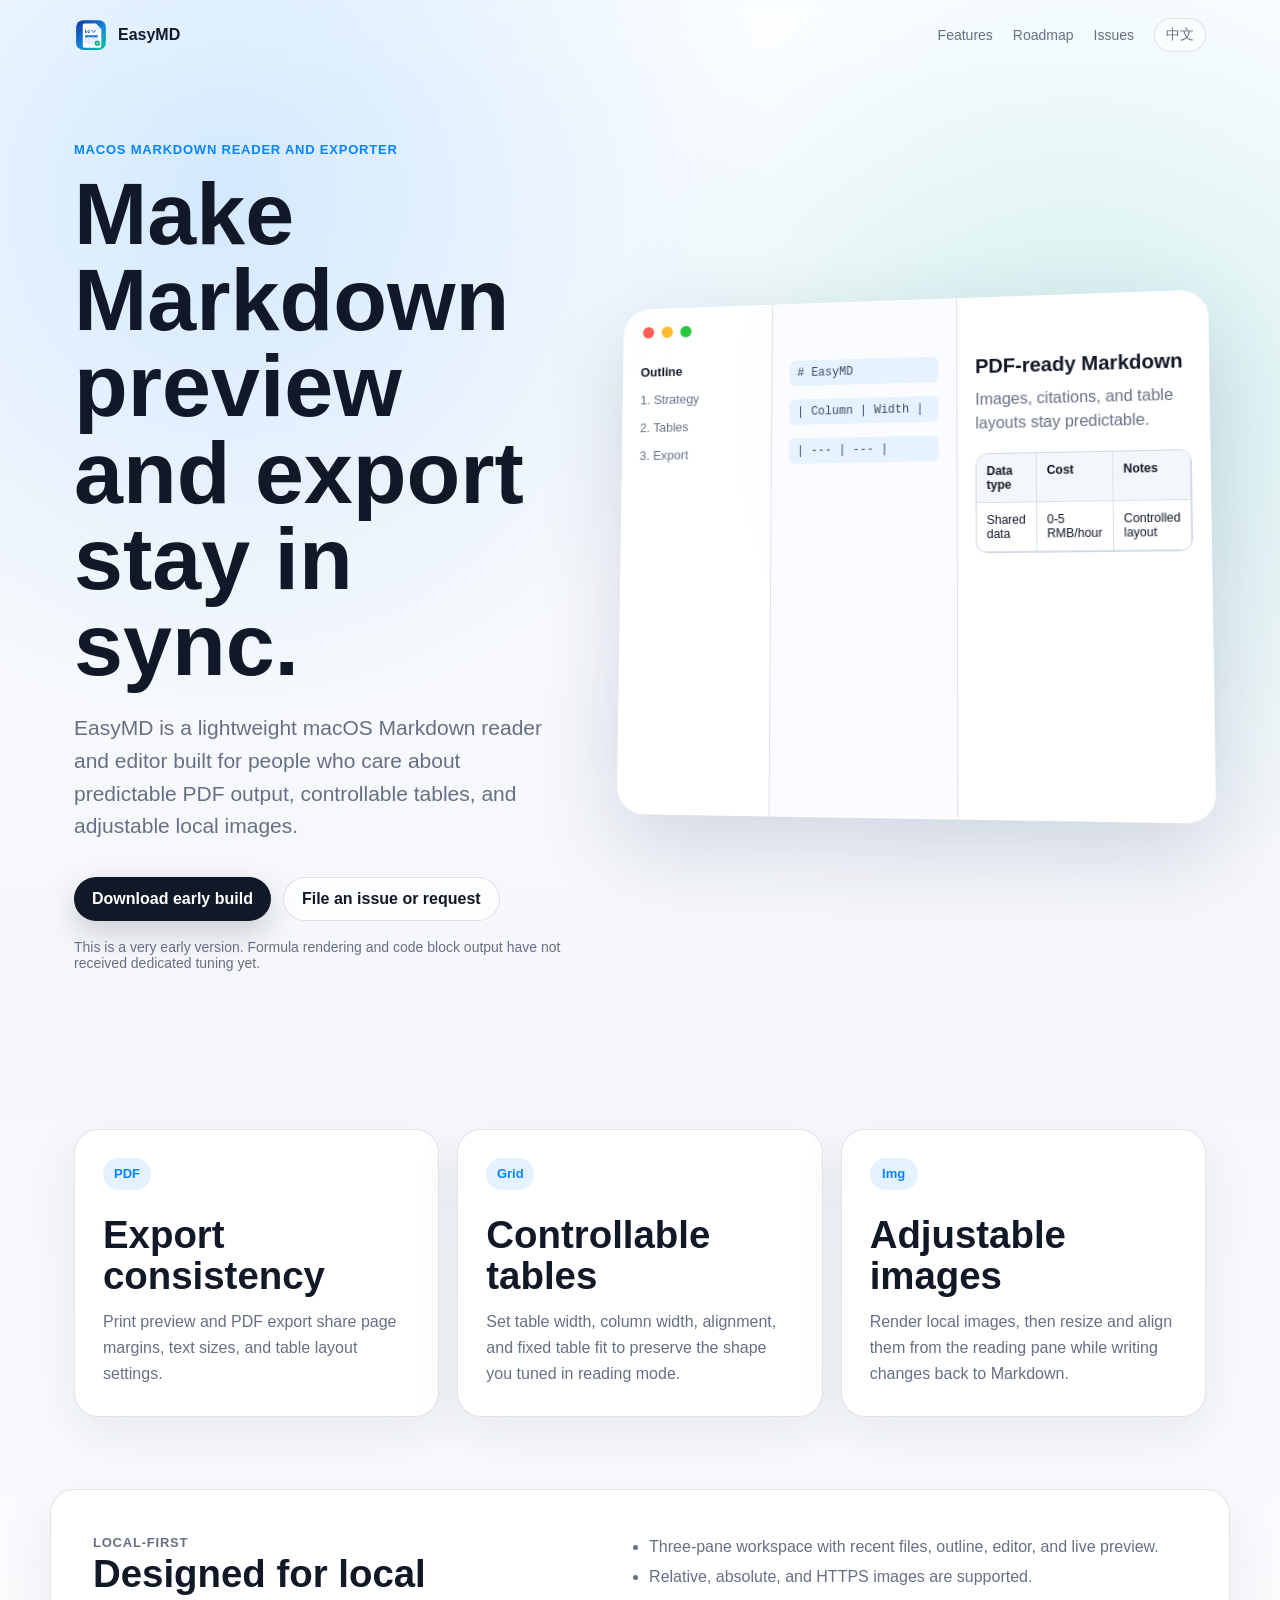
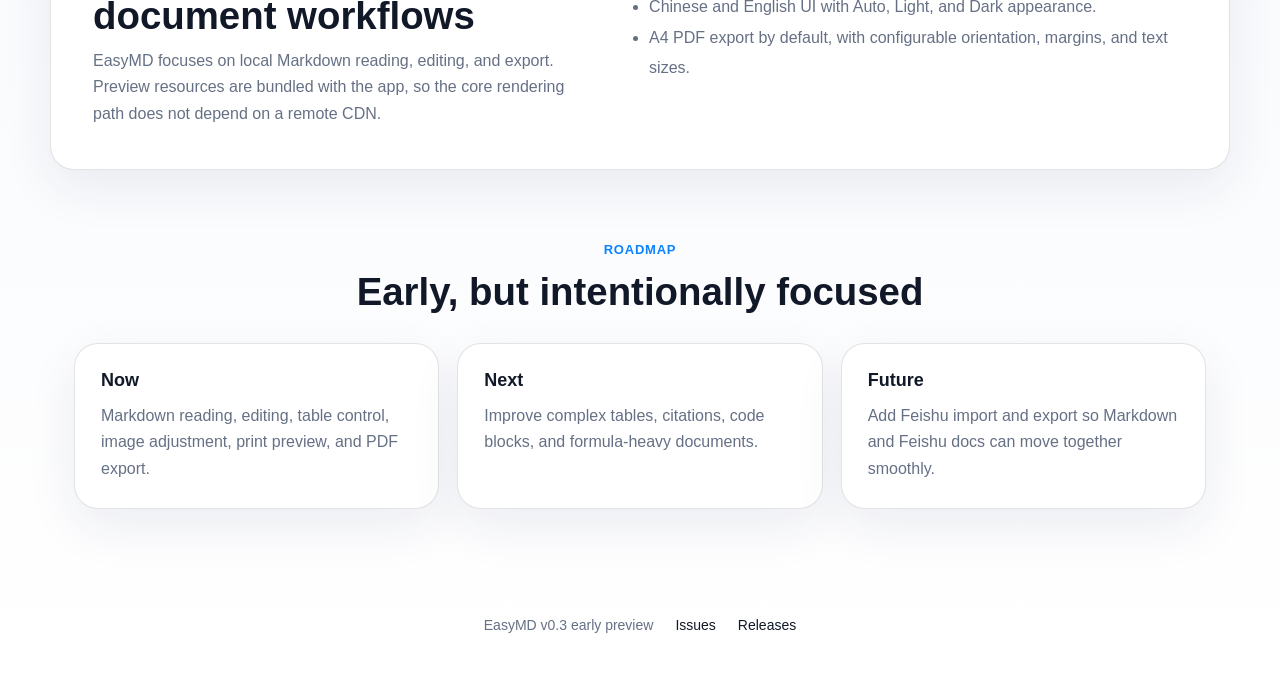
==== en/index.html @ e287adc9 "Launch EasyMD public site" ====
<!doctype html>
<html lang="en">
  <head>
    <meta charset="utf-8">
    <meta name="viewport" content="width=device-width, initial-scale=1">
    <title>EasyMD - Markdown reading, editing, and consistent PDF export</title>
    <meta name="description" content="EasyMD is an early macOS Markdown reader and editor focused on consistent PDF export, controllable tables, and adjustable images.">
    <meta name="keywords" content="Markdown, macOS, PDF export, Markdown editor, table layout, image resize, EasyMD">
    <meta name="robots" content="index,follow">
    <link rel="canonical" href="https://ruikunl.github.io/EasyMD-site/en/">
    <link rel="alternate" hreflang="zh-Hans" href="https://ruikunl.github.io/EasyMD-site/">
    <link rel="alternate" hreflang="en" href="https://ruikunl.github.io/EasyMD-site/en/">
    <link rel="alternate" hreflang="x-default" href="https://ruikunl.github.io/EasyMD-site/">
    <meta property="og:title" content="EasyMD - Markdown reading and consistent PDF export">
    <meta property="og:description" content="Local Markdown reading, editing, table control, image adjustment, and PDF export that stays closer to preview.">
    <meta property="og:type" content="website">
    <meta property="og:url" content="https://ruikunl.github.io/EasyMD-site/en/">
    <meta property="og:image" content="https://ruikunl.github.io/EasyMD-site/assets/easymd-og.svg">
    <meta name="twitter:card" content="summary_large_image">
    <link rel="icon" href="../assets/favicon.svg" type="image/svg+xml">
    <link rel="stylesheet" href="../assets/styles.css">
  </head>
  <body>
    <header class="site-header">
      <a class="brand" href="./" aria-label="EasyMD home">
        <img src="../assets/favicon.svg" alt="" width="34" height="34">
        <span>EasyMD</span>
      </a>
      <nav>
        <a href="#features">Features</a>
        <a href="#roadmap">Roadmap</a>
        <a href="https://github.com/ruikunl/EasyMD-site/issues">Issues</a>
        <a class="language" href="../">中文</a>
      </nav>
    </header>

    <main>
      <section class="hero">
        <div class="hero-copy">
          <p class="eyebrow">macOS Markdown reader and exporter</p>
          <h1>Make Markdown preview and export stay in sync.</h1>
          <p class="lead">EasyMD is a lightweight macOS Markdown reader and editor built for people who care about predictable PDF output, controllable tables, and adjustable local images.</p>
          <div class="actions">
            <a class="button primary" href="https://github.com/ruikunl/EasyMD-site/releases/latest">Download early build</a>
            <a class="button secondary" href="https://github.com/ruikunl/EasyMD-site/issues/new/choose">File an issue or request</a>
          </div>
          <p class="note">This is a very early version. Formula rendering and code block output have not received dedicated tuning yet.</p>
        </div>
        <div class="product-visual" aria-label="EasyMD app preview">
          <div class="window">
            <div class="traffic"><span></span><span></span><span></span></div>
            <div class="sidebar">
              <strong>Outline</strong>
              <span>1. Strategy</span>
              <span>2. Tables</span>
              <span>3. Export</span>
            </div>
            <div class="editor"><span># EasyMD</span><span>| Column | Width |</span><span>| --- | --- |</span></div>
            <div class="preview">
              <h3>PDF-ready Markdown</h3>
              <p>Images, citations, and table layouts stay predictable.</p>
              <div class="mock-table">
                <span>Data type</span><span>Cost</span><span>Notes</span>
                <span>Shared data</span><span>0-5 RMB/hour</span><span>Controlled layout</span>
              </div>
            </div>
          </div>
        </div>
      </section>

      <section id="features" class="features">
        <article>
          <span class="icon">PDF</span>
          <h2>Export consistency</h2>
          <p>Print preview and PDF export share page margins, text sizes, and table layout settings.</p>
        </article>
        <article>
          <span class="icon">Grid</span>
          <h2>Controllable tables</h2>
          <p>Set table width, column width, alignment, and fixed table fit to preserve the shape you tuned in reading mode.</p>
        </article>
        <article>
          <span class="icon">Img</span>
          <h2>Adjustable images</h2>
          <p>Render local images, then resize and align them from the reading pane while writing changes back to Markdown.</p>
        </article>
      </section>

      <section class="details">
        <div>
          <p class="eyebrow">Local-first</p>
          <h2>Designed for local document workflows</h2>
          <p>EasyMD focuses on local Markdown reading, editing, and export. Preview resources are bundled with the app, so the core rendering path does not depend on a remote CDN.</p>
        </div>
        <ul>
          <li>Three-pane workspace with recent files, outline, editor, and live preview.</li>
          <li>Relative, absolute, and HTTPS images are supported.</li>
          <li>Chinese and English UI with Auto, Light, and Dark appearance.</li>
          <li>A4 PDF export by default, with configurable orientation, margins, and text sizes.</li>
        </ul>
      </section>

      <section id="roadmap" class="roadmap">
        <p class="eyebrow">Roadmap</p>
        <h2>Early, but intentionally focused</h2>
        <div class="timeline">
          <article>
            <strong>Now</strong>
            <p>Markdown reading, editing, table control, image adjustment, print preview, and PDF export.</p>
          </article>
          <article>
            <strong>Next</strong>
            <p>Improve complex tables, citations, code blocks, and formula-heavy documents.</p>
          </article>
          <article>
            <strong>Future</strong>
            <p>Add Feishu import and export so Markdown and Feishu docs can move together smoothly.</p>
          </article>
        </div>
      </section>
    </main>

    <footer>
      <span>EasyMD v0.3 early preview</span>
      <a href="https://github.com/ruikunl/EasyMD-site/issues">Issues</a>
      <a href="https://github.com/ruikunl/EasyMD-site/releases/latest">Releases</a>
    </footer>
  </body>
</html>
---- assets/styles.css ----
:root {
  color-scheme: light;
  --bg: #f5f7fb;
  --panel: rgba(255, 255, 255, 0.78);
  --panel-strong: #ffffff;
  --text: #111827;
  --muted: #667085;
  --line: rgba(17, 24, 39, 0.12);
  --accent: #0a84ff;
  --teal: #11b79f;
  --shadow: 0 30px 90px rgba(23, 37, 84, 0.16);
  font-family: -apple-system, BlinkMacSystemFont, "SF Pro Text", "Helvetica Neue", Arial, sans-serif;
}

* {
  box-sizing: border-box;
}

html {
  scroll-behavior: smooth;
}

body {
  margin: 0;
  background:
    radial-gradient(circle at 18% 8%, rgba(10, 132, 255, 0.16), transparent 34rem),
    radial-gradient(circle at 84% 18%, rgba(17, 183, 159, 0.16), transparent 30rem),
    linear-gradient(180deg, #fbfdff 0%, var(--bg) 44%, #ffffff 100%);
  color: var(--text);
}

a {
  color: inherit;
  text-decoration: none;
}

.site-header {
  position: sticky;
  top: 0;
  z-index: 10;
  display: flex;
  align-items: center;
  justify-content: space-between;
  max-width: 1180px;
  margin: 0 auto;
  padding: 18px 24px;
  backdrop-filter: blur(22px);
}

.brand,
nav,
.actions,
footer {
  display: flex;
  align-items: center;
}

.brand {
  gap: 10px;
  font-weight: 700;
  letter-spacing: 0;
}

nav {
  gap: 20px;
  color: var(--muted);
  font-size: 14px;
}

nav a:hover {
  color: var(--text);
}

.language {
  padding: 7px 11px;
  border: 1px solid var(--line);
  border-radius: 999px;
  background: rgba(255, 255, 255, 0.62);
}

main {
  overflow: hidden;
}

.hero {
  display: grid;
  grid-template-columns: minmax(0, 0.9fr) minmax(420px, 1.1fr);
  gap: 46px;
  align-items: center;
  max-width: 1180px;
  min-height: calc(100vh - 76px);
  margin: 0 auto;
  padding: 72px 24px 86px;
}

.eyebrow {
  margin: 0 0 14px;
  color: var(--accent);
  font-size: 13px;
  font-weight: 700;
  letter-spacing: 0.06em;
  text-transform: uppercase;
}

h1 {
  max-width: 680px;
  margin: 0;
  font-size: clamp(48px, 7vw, 88px);
  line-height: 0.98;
  letter-spacing: 0;
}

h2 {
  margin: 0 0 12px;
  font-size: clamp(28px, 3vw, 42px);
  line-height: 1.08;
  letter-spacing: 0;
}

h3 {
  margin: 0 0 10px;
  font-size: 20px;
}

.lead {
  max-width: 620px;
  margin: 24px 0 0;
  color: var(--muted);
  font-size: 21px;
  line-height: 1.55;
}

.actions {
  gap: 12px;
  flex-wrap: wrap;
  margin-top: 34px;
}

.button {
  display: inline-flex;
  align-items: center;
  justify-content: center;
  min-height: 44px;
  padding: 0 18px;
  border-radius: 999px;
  font-weight: 650;
}

.primary {
  background: #111827;
  color: #ffffff;
  box-shadow: 0 12px 30px rgba(17, 24, 39, 0.18);
}

.secondary {
  border: 1px solid var(--line);
  background: rgba(255, 255, 255, 0.68);
  color: var(--text);
}

.note {
  margin: 18px 0 0;
  color: var(--muted);
  font-size: 14px;
}

.product-visual {
  perspective: 1400px;
}

.window {
  position: relative;
  display: grid;
  grid-template-columns: 158px 190px 1fr;
  min-height: 520px;
  overflow: hidden;
  border: 1px solid rgba(255, 255, 255, 0.72);
  border-radius: 28px;
  background: var(--panel);
  box-shadow: var(--shadow);
  transform: rotateX(4deg) rotateY(-8deg);
  backdrop-filter: blur(22px);
}

.traffic {
  position: absolute;
  top: 18px;
  left: 20px;
  display: flex;
  gap: 8px;
}

.traffic span {
  width: 12px;
  height: 12px;
  border-radius: 999px;
  background: #ff5f57;
}

.traffic span:nth-child(2) {
  background: #febc2e;
}

.traffic span:nth-child(3) {
  background: #28c840;
}

.sidebar,
.editor,
.preview {
  padding: 58px 18px 24px;
}

.sidebar {
  display: flex;
  flex-direction: column;
  gap: 14px;
  border-right: 1px solid var(--line);
  color: var(--muted);
  background: rgba(255, 255, 255, 0.52);
  font-size: 13px;
}

.sidebar strong {
  color: var(--text);
}

.editor {
  display: flex;
  flex-direction: column;
  gap: 14px;
  border-right: 1px solid var(--line);
  background: rgba(250, 252, 255, 0.78);
  color: #3b4a63;
  font-family: "SF Mono", ui-monospace, Menlo, monospace;
  font-size: 12px;
}

.editor span {
  display: block;
  min-height: 16px;
  border-radius: 6px;
  background: rgba(10, 132, 255, 0.08);
  padding: 6px 8px;
}

.preview {
  background: #ffffff;
}

.preview p {
  margin: 0 0 18px;
  color: var(--muted);
  line-height: 1.5;
}

.mock-table {
  display: grid;
  grid-template-columns: 1fr 1fr 1.1fr;
  overflow: hidden;
  border: 1px solid #cfd8e7;
  border-radius: 12px;
  font-size: 12px;
}

.mock-table span {
  min-height: 42px;
  padding: 10px;
  border-right: 1px solid #d8e0ed;
  border-bottom: 1px solid #d8e0ed;
}

.mock-table span:nth-child(-n + 3) {
  background: #f3f6fb;
  font-weight: 700;
}

.features,
.details,
.roadmap {
  max-width: 1180px;
  margin: 0 auto;
  padding: 72px 24px;
}

.features {
  display: grid;
  grid-template-columns: repeat(3, 1fr);
  gap: 18px;
}

.features article,
.details,
.timeline article {
  border: 1px solid var(--line);
  border-radius: 24px;
  background: var(--panel-strong);
  box-shadow: 0 18px 50px rgba(23, 37, 84, 0.08);
}

.features article {
  padding: 28px;
}

.icon {
  display: inline-flex;
  align-items: center;
  justify-content: center;
  min-width: 48px;
  height: 32px;
  margin-bottom: 24px;
  border-radius: 999px;
  background: rgba(10, 132, 255, 0.11);
  color: var(--accent);
  font-size: 13px;
  font-weight: 750;
}

.features p,
.details p,
.timeline p {
  margin: 0;
  color: var(--muted);
  line-height: 1.65;
}

.details {
  display: grid;
  grid-template-columns: 0.9fr 1fr;
  gap: 34px;
  align-items: start;
  padding: 42px;
}

.details ul {
  margin: 0;
  padding-left: 20px;
  color: var(--muted);
  line-height: 1.9;
}

.roadmap {
  text-align: center;
}

.timeline {
  display: grid;
  grid-template-columns: repeat(3, 1fr);
  gap: 18px;
  margin-top: 30px;
  text-align: left;
}

.timeline article {
  padding: 26px;
}

.timeline strong {
  display: block;
  margin-bottom: 12px;
  font-size: 18px;
}

footer {
  justify-content: center;
  gap: 22px;
  padding: 36px 24px 54px;
  color: var(--muted);
  font-size: 14px;
}

footer a {
  color: var(--text);
}

@media (max-width: 900px) {
  .site-header {
    align-items: flex-start;
    gap: 14px;
  }

  nav {
    flex-wrap: wrap;
    justify-content: flex-end;
    gap: 12px;
  }

  .hero {
    grid-template-columns: 1fr;
    min-height: auto;
    padding-top: 48px;
  }

  .window {
    grid-template-columns: 1fr;
    min-height: 0;
    transform: none;
  }

  .sidebar,
  .editor {
    display: none;
  }

  .features,
  .timeline,
  .details {
    grid-template-columns: 1fr;
  }
}

@media (max-width: 620px) {
  .site-header {
    position: static;
    padding: 18px;
  }

  nav {
    display: none;
  }

  .hero,
  .features,
  .details,
  .roadmap {
    padding-left: 18px;
    padding-right: 18px;
  }

  h1 {
    font-size: 44px;
  }

  .lead {
    font-size: 18px;
  }
}
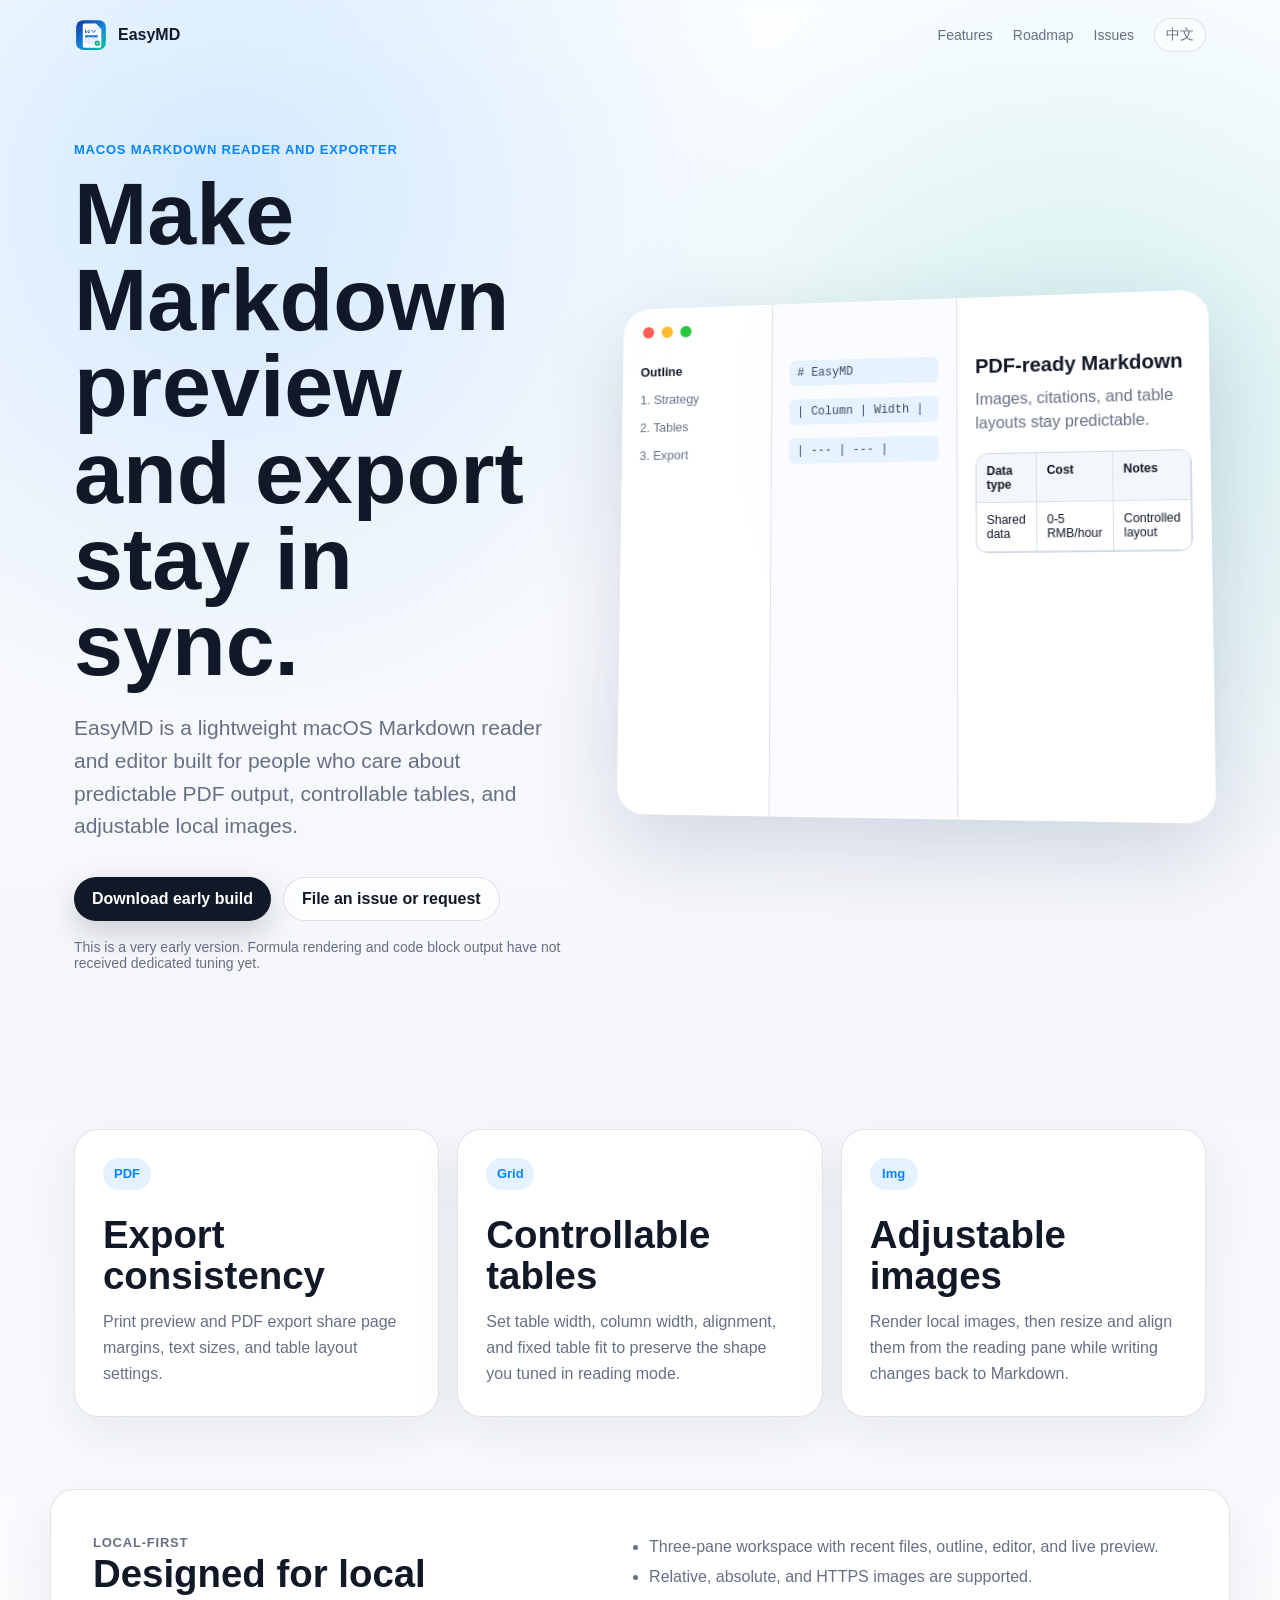
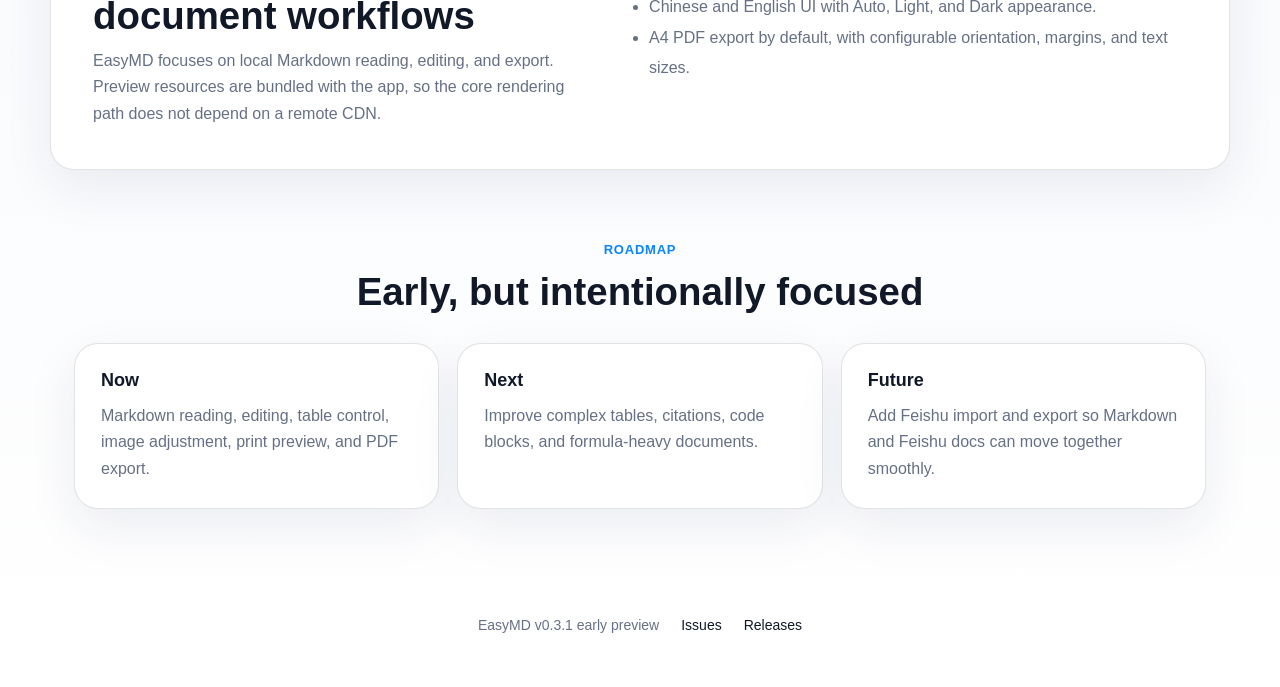
==== commit b9a9938f: "Update site for EasyMD v0.3.1" ====
--- a/en/index.html
+++ b/en/index.html
@@ -121,7 +121,7 @@
     </main>
 
     <footer>
-      <span>EasyMD v0.3 early preview</span>
+      <span>EasyMD v0.3.1 early preview</span>
       <a href="https://github.com/ruikunl/EasyMD-site/issues">Issues</a>
       <a href="https://github.com/ruikunl/EasyMD-site/releases/latest">Releases</a>
     </footer>
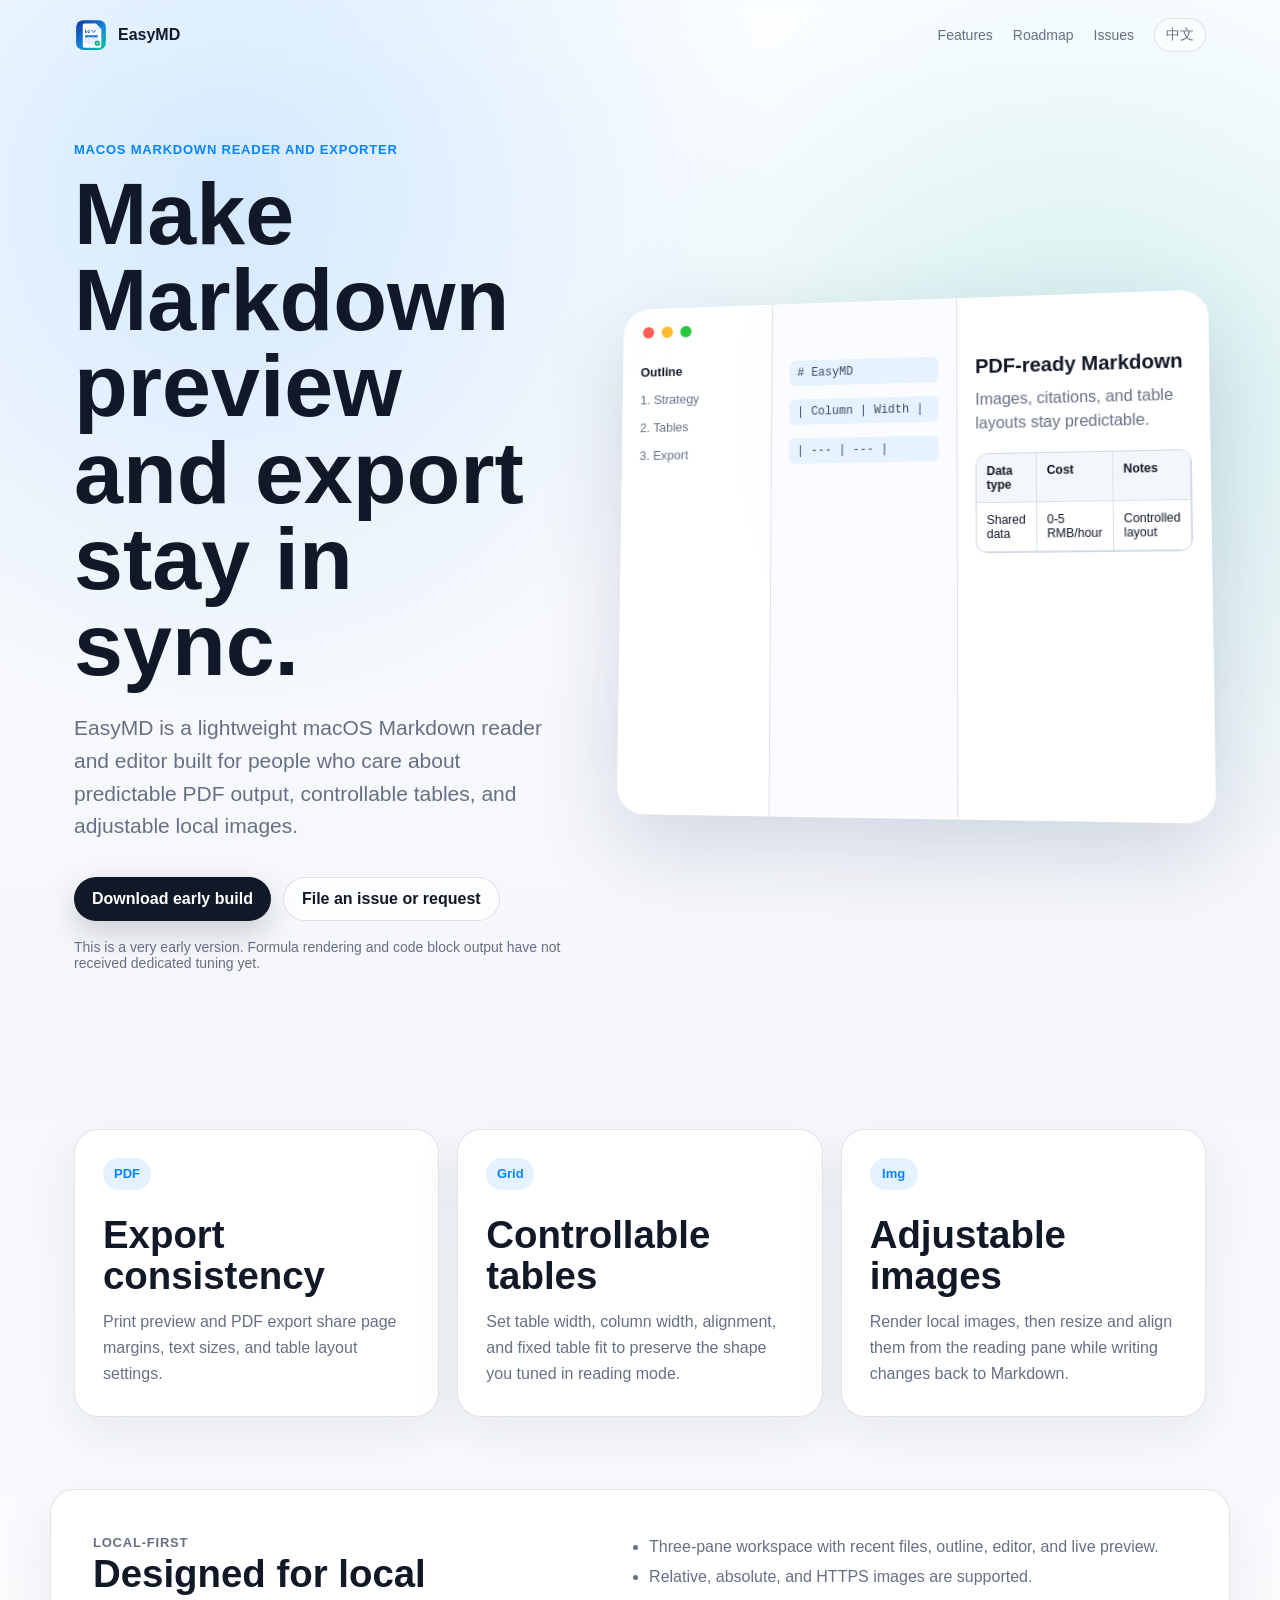
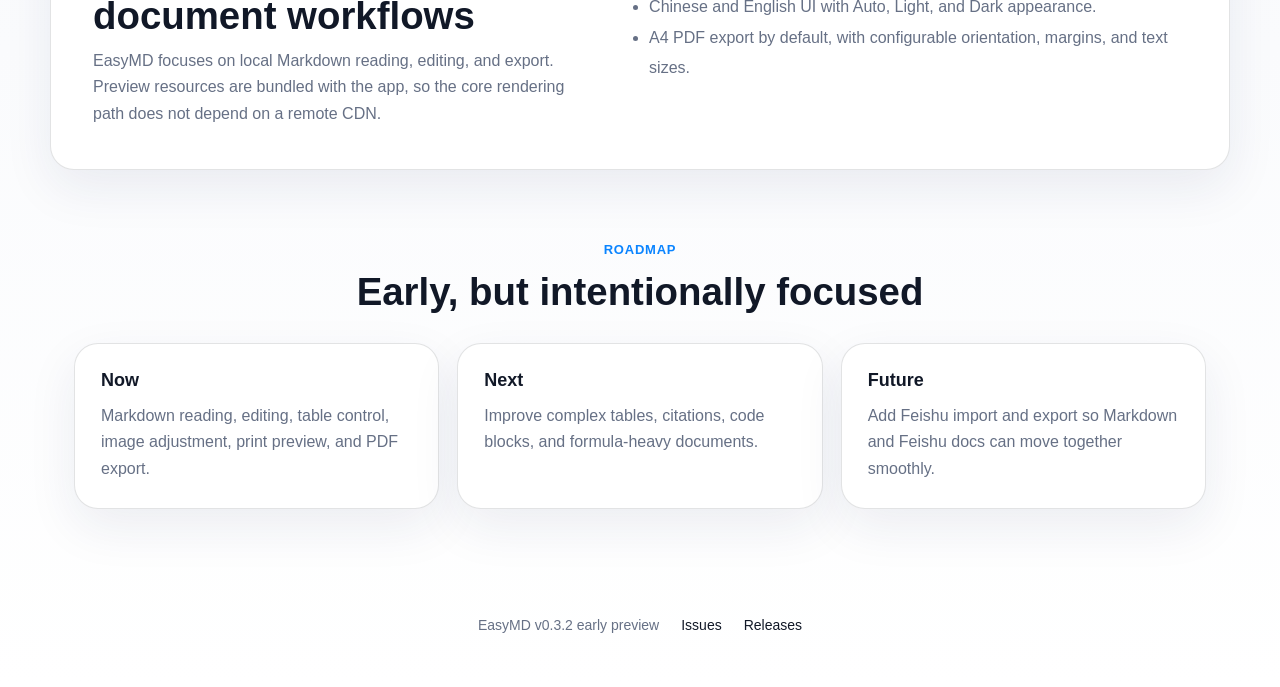
==== commit e3d141f4: "Update site for EasyMD v0.3.2" ====
--- a/en/index.html
+++ b/en/index.html
@@ -121,7 +121,7 @@
     </main>
 
     <footer>
-      <span>EasyMD v0.3.1 early preview</span>
+      <span>EasyMD v0.3.2 early preview</span>
       <a href="https://github.com/ruikunl/EasyMD-site/issues">Issues</a>
       <a href="https://github.com/ruikunl/EasyMD-site/releases/latest">Releases</a>
     </footer>
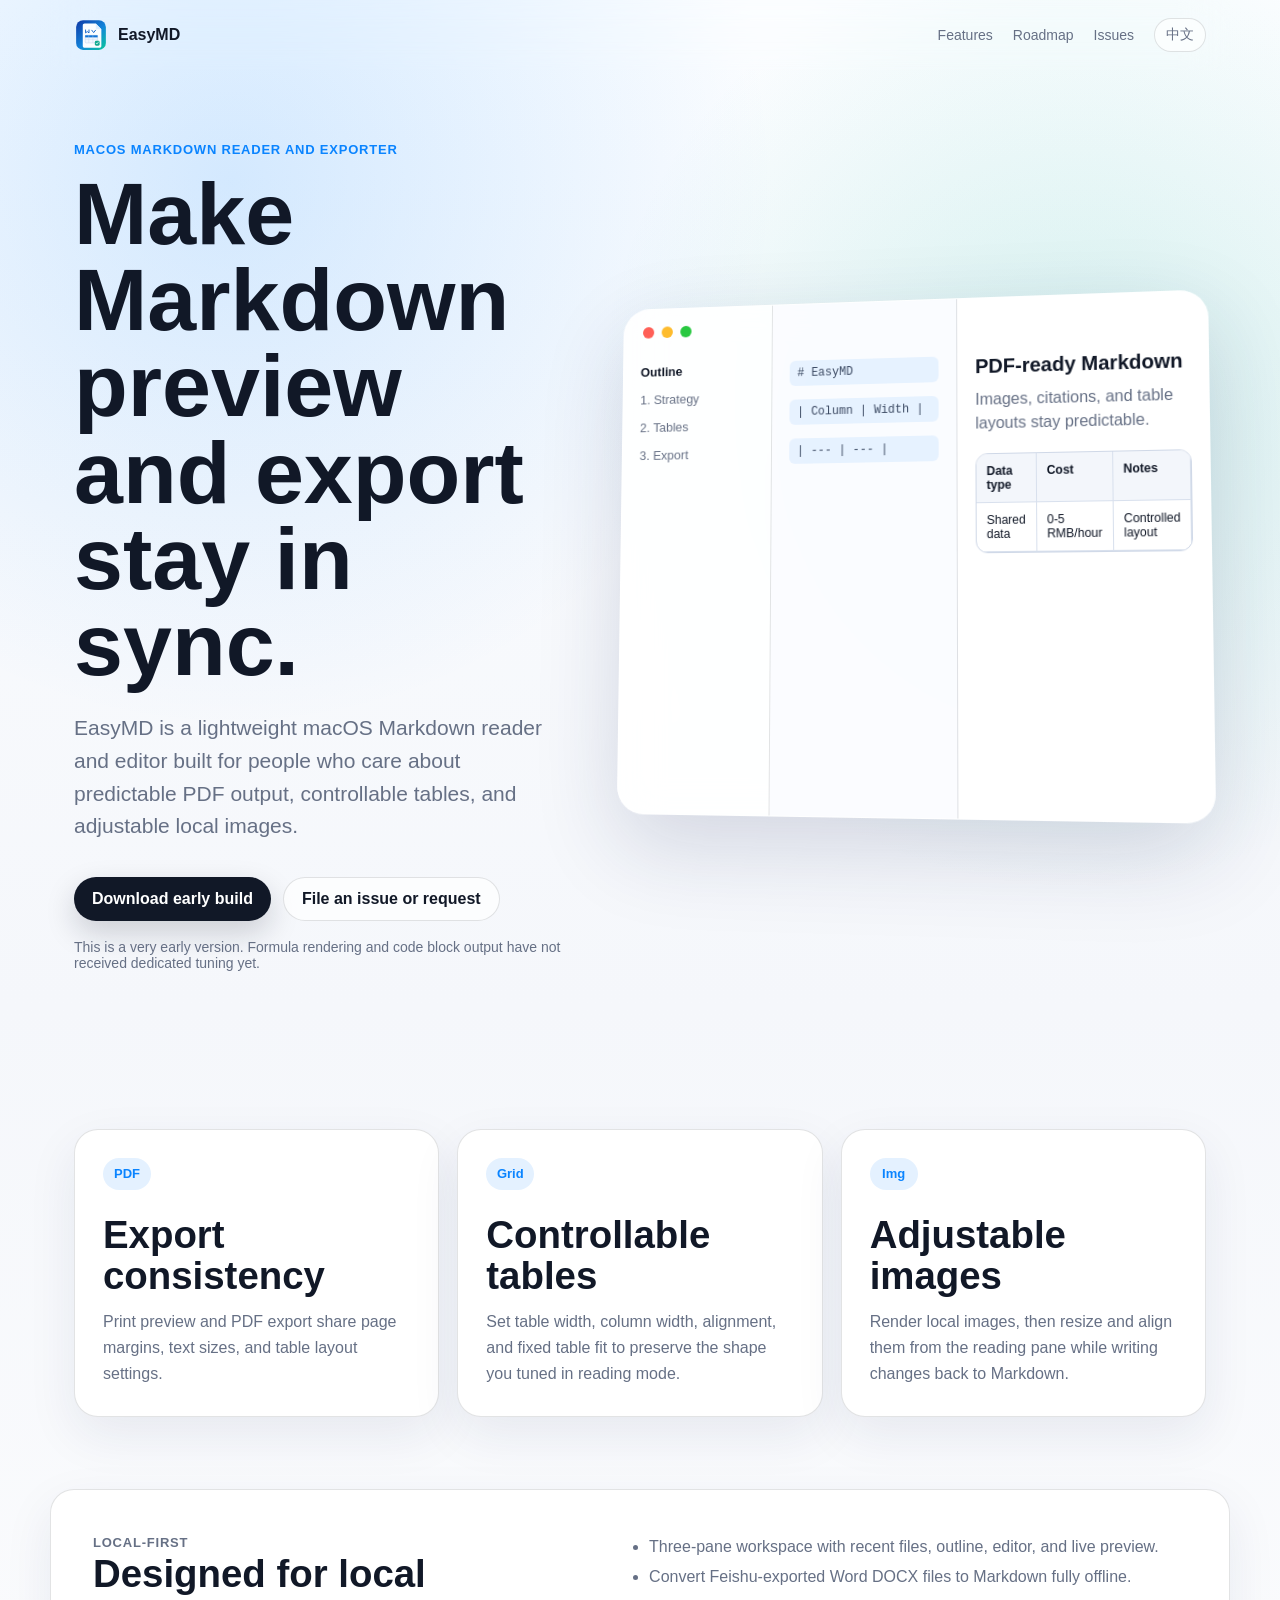
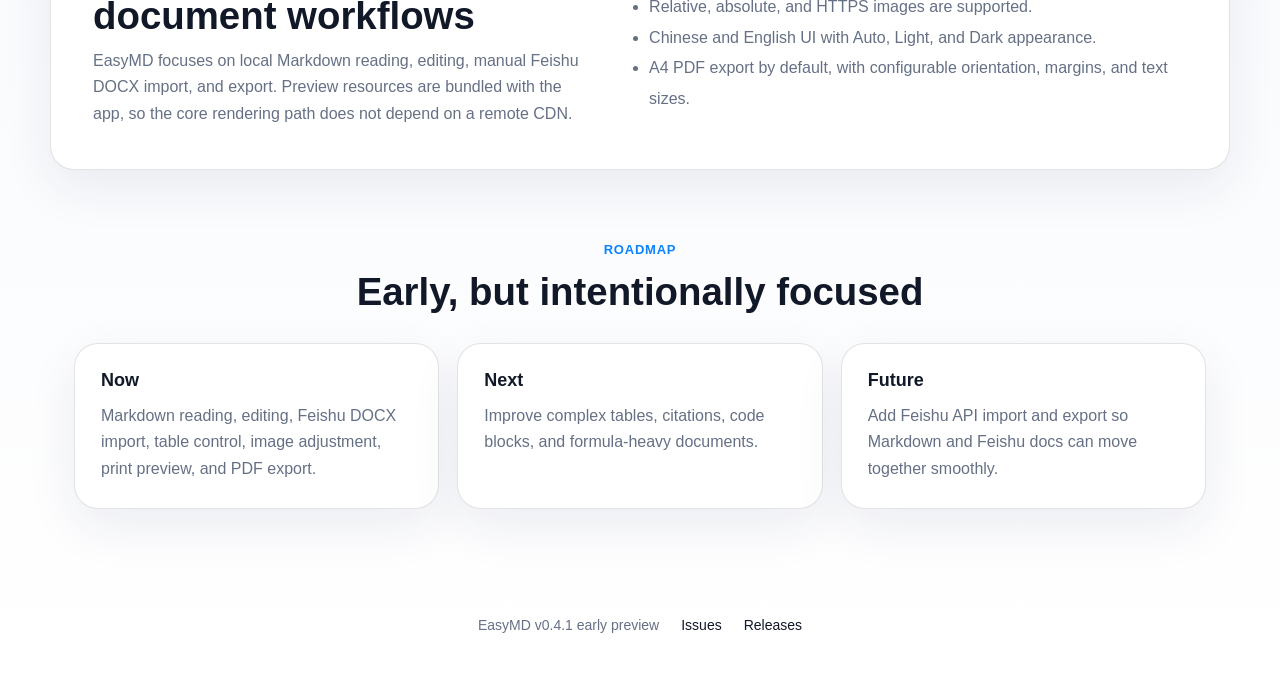
==== commit 03c9b6d4: "Update site for EasyMD v0.4.1" ====
--- a/en/index.html
+++ b/en/index.html
@@ -90,10 +90,11 @@
         <div>
           <p class="eyebrow">Local-first</p>
           <h2>Designed for local document workflows</h2>
-          <p>EasyMD focuses on local Markdown reading, editing, and export. Preview resources are bundled with the app, so the core rendering path does not depend on a remote CDN.</p>
+          <p>EasyMD focuses on local Markdown reading, editing, manual Feishu DOCX import, and export. Preview resources are bundled with the app, so the core rendering path does not depend on a remote CDN.</p>
         </div>
         <ul>
           <li>Three-pane workspace with recent files, outline, editor, and live preview.</li>
+          <li>Convert Feishu-exported Word DOCX files to Markdown fully offline.</li>
           <li>Relative, absolute, and HTTPS images are supported.</li>
           <li>Chinese and English UI with Auto, Light, and Dark appearance.</li>
           <li>A4 PDF export by default, with configurable orientation, margins, and text sizes.</li>
@@ -106,7 +107,7 @@
         <div class="timeline">
           <article>
             <strong>Now</strong>
-            <p>Markdown reading, editing, table control, image adjustment, print preview, and PDF export.</p>
+            <p>Markdown reading, editing, Feishu DOCX import, table control, image adjustment, print preview, and PDF export.</p>
           </article>
           <article>
             <strong>Next</strong>
@@ -114,14 +115,14 @@
           </article>
           <article>
             <strong>Future</strong>
-            <p>Add Feishu import and export so Markdown and Feishu docs can move together smoothly.</p>
+            <p>Add Feishu API import and export so Markdown and Feishu docs can move together smoothly.</p>
           </article>
         </div>
       </section>
     </main>
 
     <footer>
-      <span>EasyMD v0.3.2 early preview</span>
+      <span>EasyMD v0.4.1 early preview</span>
       <a href="https://github.com/ruikunl/EasyMD-site/issues">Issues</a>
       <a href="https://github.com/ruikunl/EasyMD-site/releases/latest">Releases</a>
     </footer>
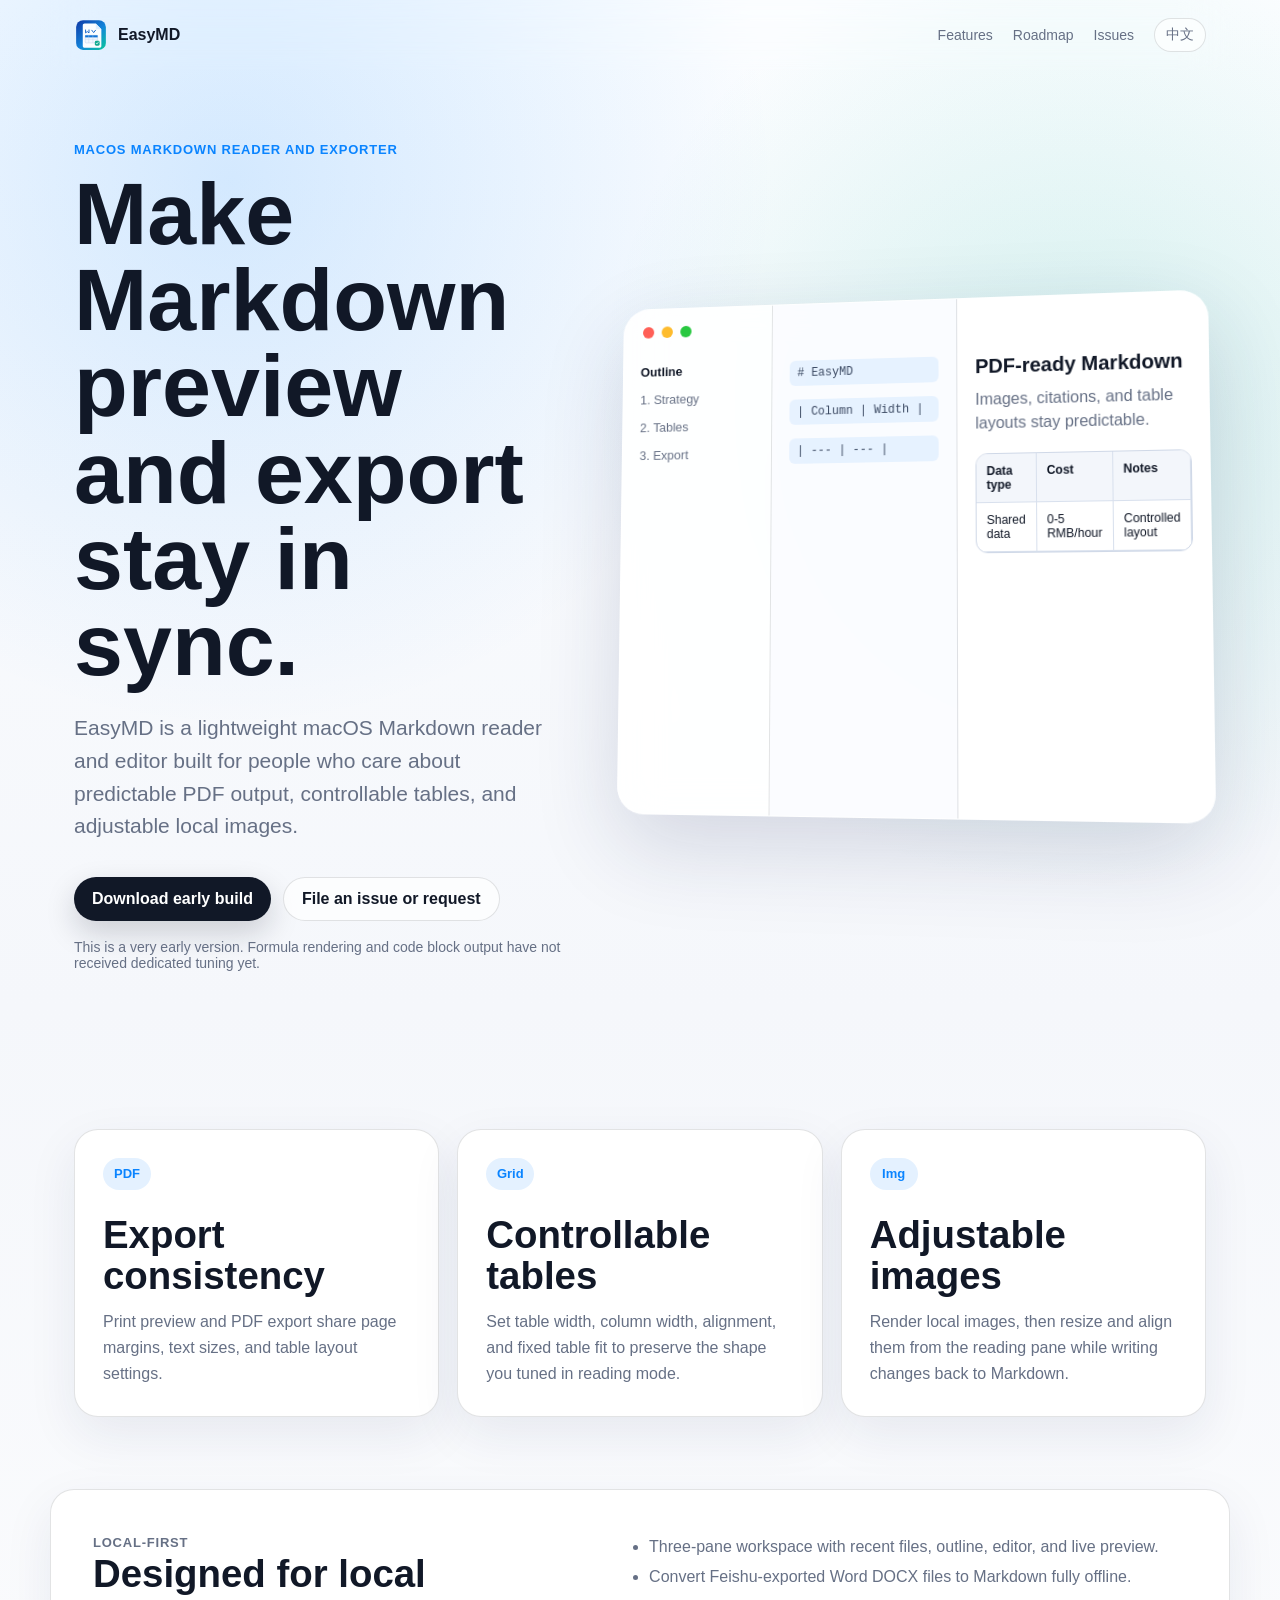
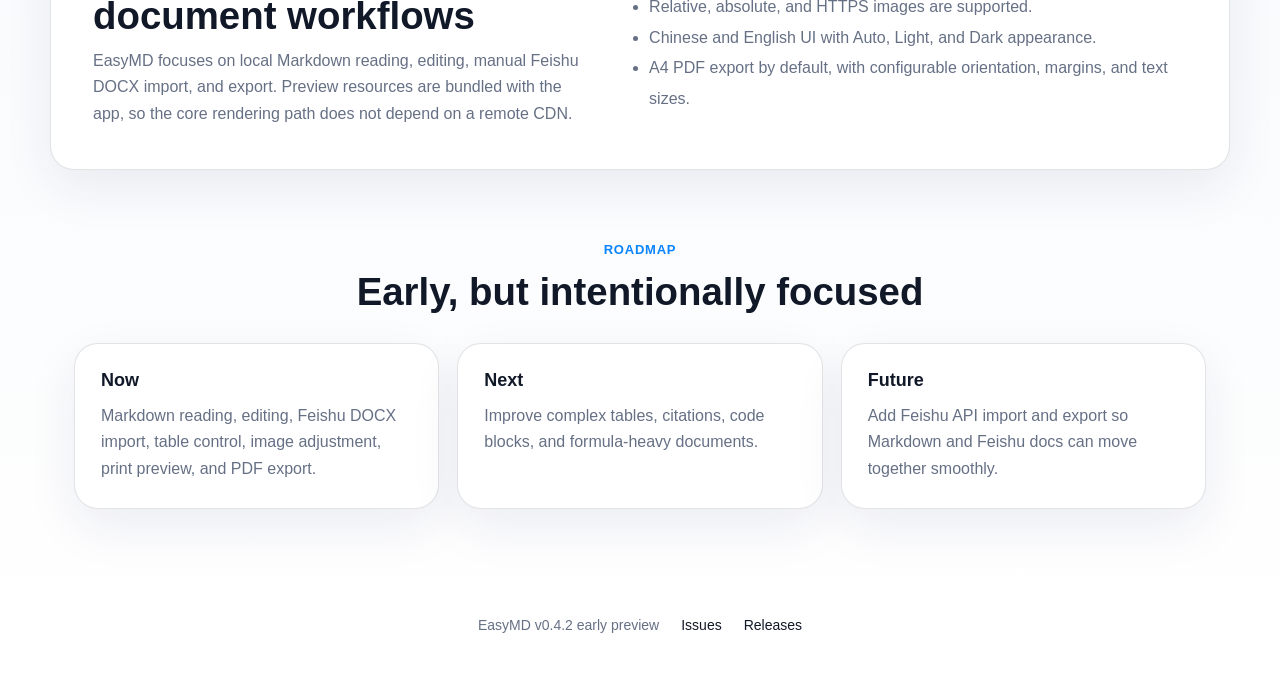
==== commit 2dae0d01: "Update site for EasyMD v0.4.2" ====
--- a/en/index.html
+++ b/en/index.html
@@ -122,7 +122,7 @@
     </main>
 
     <footer>
-      <span>EasyMD v0.4.1 early preview</span>
+      <span>EasyMD v0.4.2 early preview</span>
       <a href="https://github.com/ruikunl/EasyMD-site/issues">Issues</a>
       <a href="https://github.com/ruikunl/EasyMD-site/releases/latest">Releases</a>
     </footer>
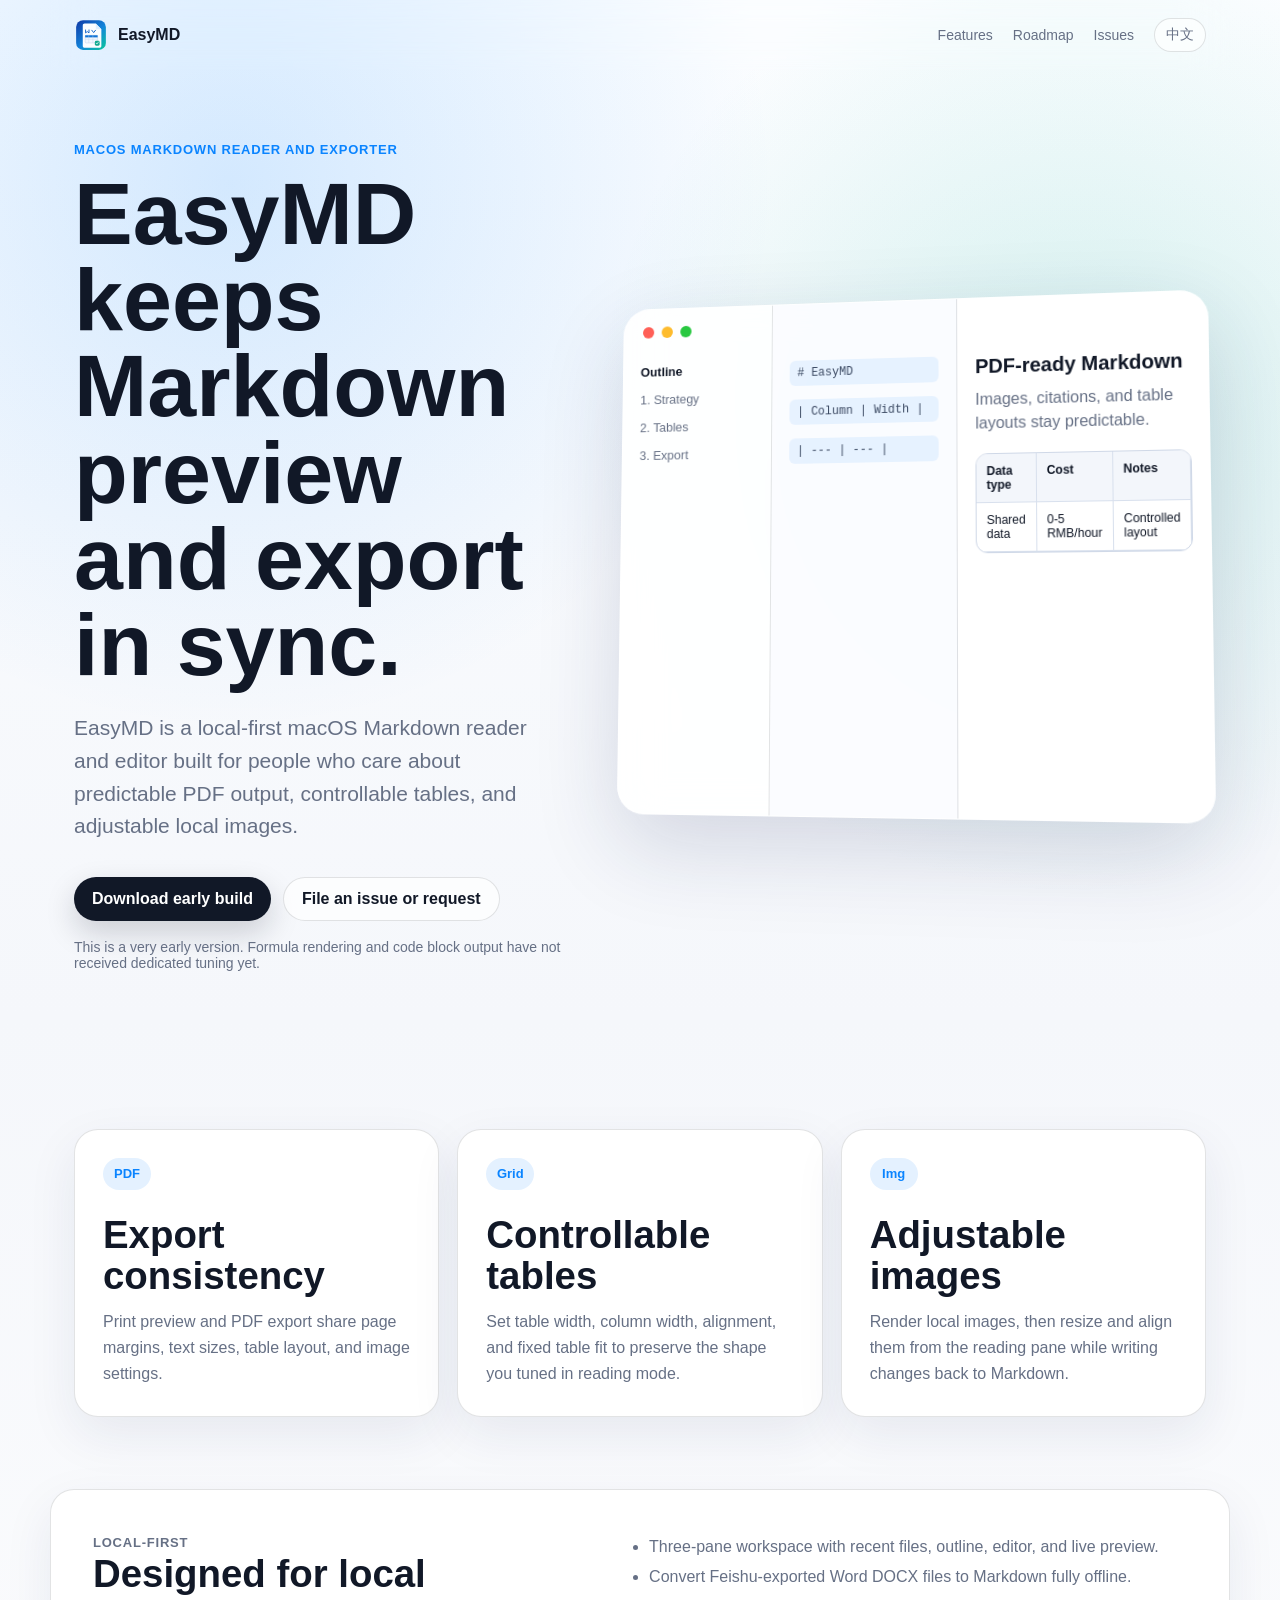
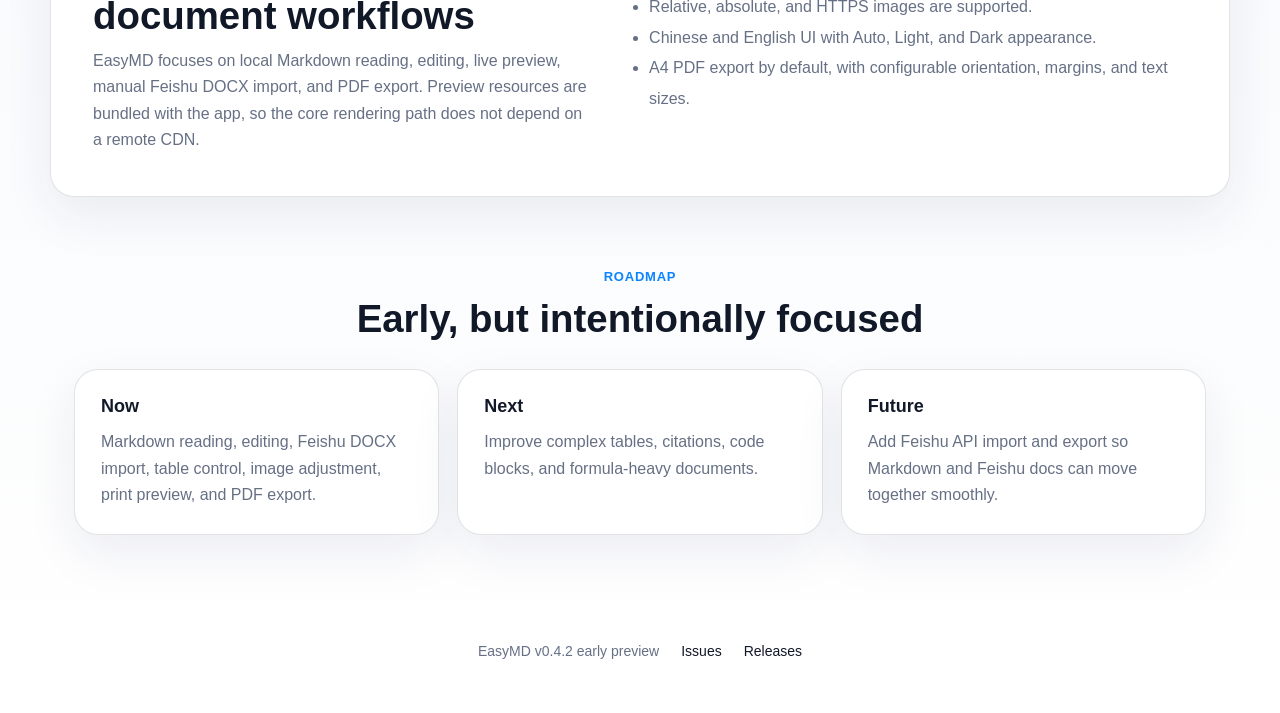
==== commit fb205add: "Improve public site SEO metadata" ====
--- a/en/index.html
+++ b/en/index.html
@@ -3,22 +3,74 @@
   <head>
     <meta charset="utf-8">
     <meta name="viewport" content="width=device-width, initial-scale=1">
-    <title>EasyMD - Markdown reading, editing, and consistent PDF export</title>
-    <meta name="description" content="EasyMD is an early macOS Markdown reader and editor focused on consistent PDF export, controllable tables, and adjustable images.">
-    <meta name="keywords" content="Markdown, macOS, PDF export, Markdown editor, table layout, image resize, EasyMD">
+    <title>EasyMD - macOS Markdown editor with consistent PDF export</title>
+    <meta name="description" content="EasyMD is a local-first macOS Markdown reader and editor with live preview, table and image layout control, Feishu DOCX import, and consistent PDF export.">
+    <meta name="keywords" content="EasyMD, Markdown editor, macOS Markdown, PDF export, Markdown reader, table layout, image resize, Feishu DOCX">
     <meta name="robots" content="index,follow">
     <link rel="canonical" href="https://ruikunl.github.io/EasyMD-site/en/">
     <link rel="alternate" hreflang="zh-Hans" href="https://ruikunl.github.io/EasyMD-site/">
     <link rel="alternate" hreflang="en" href="https://ruikunl.github.io/EasyMD-site/en/">
     <link rel="alternate" hreflang="x-default" href="https://ruikunl.github.io/EasyMD-site/">
-    <meta property="og:title" content="EasyMD - Markdown reading and consistent PDF export">
-    <meta property="og:description" content="Local Markdown reading, editing, table control, image adjustment, and PDF export that stays closer to preview.">
+    <meta property="og:title" content="EasyMD - macOS Markdown editor with consistent PDF export">
+    <meta property="og:description" content="Local Markdown reading, editing, live preview, table control, image adjustment, Feishu DOCX import, and PDF export that stays closer to preview.">
     <meta property="og:type" content="website">
     <meta property="og:url" content="https://ruikunl.github.io/EasyMD-site/en/">
     <meta property="og:image" content="https://ruikunl.github.io/EasyMD-site/assets/easymd-og.svg">
     <meta name="twitter:card" content="summary_large_image">
+    <meta name="twitter:title" content="EasyMD - macOS Markdown editor with consistent PDF export">
+    <meta name="twitter:description" content="A local-first macOS Markdown reader and editor for controllable tables, adjustable images, and predictable PDF output.">
+    <meta name="twitter:image" content="https://ruikunl.github.io/EasyMD-site/assets/easymd-og.svg">
     <link rel="icon" href="../assets/favicon.svg" type="image/svg+xml">
     <link rel="stylesheet" href="../assets/styles.css">
+    <script type="application/ld+json">
+      {
+        "@context": "https://schema.org",
+        "@graph": [
+          {
+            "@type": "Person",
+            "@id": "https://github.com/ruikunl#person",
+            "name": "ruikunl",
+            "url": "https://github.com/ruikunl"
+          },
+          {
+            "@type": "WebSite",
+            "@id": "https://ruikunl.github.io/EasyMD-site/en/#website",
+            "url": "https://ruikunl.github.io/EasyMD-site/en/",
+            "name": "EasyMD",
+            "inLanguage": "en",
+            "description": "EasyMD is a local-first macOS Markdown reader and editor with live preview, table and image layout control, Feishu DOCX import, and consistent PDF export.",
+            "publisher": {
+              "@id": "https://github.com/ruikunl#person"
+            }
+          },
+          {
+            "@type": "SoftwareApplication",
+            "@id": "https://ruikunl.github.io/EasyMD-site/#software",
+            "name": "EasyMD",
+            "url": "https://ruikunl.github.io/EasyMD-site/en/",
+            "sameAs": [
+              "https://github.com/ruikunl/EasyMD-site"
+            ],
+            "applicationCategory": "ProductivityApplication",
+            "operatingSystem": "macOS 14+",
+            "softwareVersion": "0.4.2",
+            "description": "A local-first macOS Markdown reader and editor focused on live preview, table and image layout control, Feishu DOCX import, and consistent PDF export.",
+            "image": "https://ruikunl.github.io/EasyMD-site/assets/easymd-og.svg",
+            "downloadUrl": "https://github.com/ruikunl/EasyMD-site/releases/latest",
+            "releaseNotes": "https://github.com/ruikunl/EasyMD-site/releases/latest",
+            "author": {
+              "@id": "https://github.com/ruikunl#person"
+            },
+            "offers": {
+              "@type": "Offer",
+              "price": "0",
+              "priceCurrency": "USD",
+              "availability": "https://schema.org/InStock"
+            }
+          }
+        ]
+      }
+    </script>
   </head>
   <body>
     <header class="site-header">
@@ -38,8 +90,8 @@
       <section class="hero">
         <div class="hero-copy">
           <p class="eyebrow">macOS Markdown reader and exporter</p>
-          <h1>Make Markdown preview and export stay in sync.</h1>
-          <p class="lead">EasyMD is a lightweight macOS Markdown reader and editor built for people who care about predictable PDF output, controllable tables, and adjustable local images.</p>
+          <h1>EasyMD keeps Markdown preview and export in sync.</h1>
+          <p class="lead">EasyMD is a local-first macOS Markdown reader and editor built for people who care about predictable PDF output, controllable tables, and adjustable local images.</p>
           <div class="actions">
             <a class="button primary" href="https://github.com/ruikunl/EasyMD-site/releases/latest">Download early build</a>
             <a class="button secondary" href="https://github.com/ruikunl/EasyMD-site/issues/new/choose">File an issue or request</a>
@@ -72,7 +124,7 @@
         <article>
           <span class="icon">PDF</span>
           <h2>Export consistency</h2>
-          <p>Print preview and PDF export share page margins, text sizes, and table layout settings.</p>
+          <p>Print preview and PDF export share page margins, text sizes, table layout, and image settings.</p>
         </article>
         <article>
           <span class="icon">Grid</span>
@@ -90,7 +142,7 @@
         <div>
           <p class="eyebrow">Local-first</p>
           <h2>Designed for local document workflows</h2>
-          <p>EasyMD focuses on local Markdown reading, editing, manual Feishu DOCX import, and export. Preview resources are bundled with the app, so the core rendering path does not depend on a remote CDN.</p>
+          <p>EasyMD focuses on local Markdown reading, editing, live preview, manual Feishu DOCX import, and PDF export. Preview resources are bundled with the app, so the core rendering path does not depend on a remote CDN.</p>
         </div>
         <ul>
           <li>Three-pane workspace with recent files, outline, editor, and live preview.</li>
